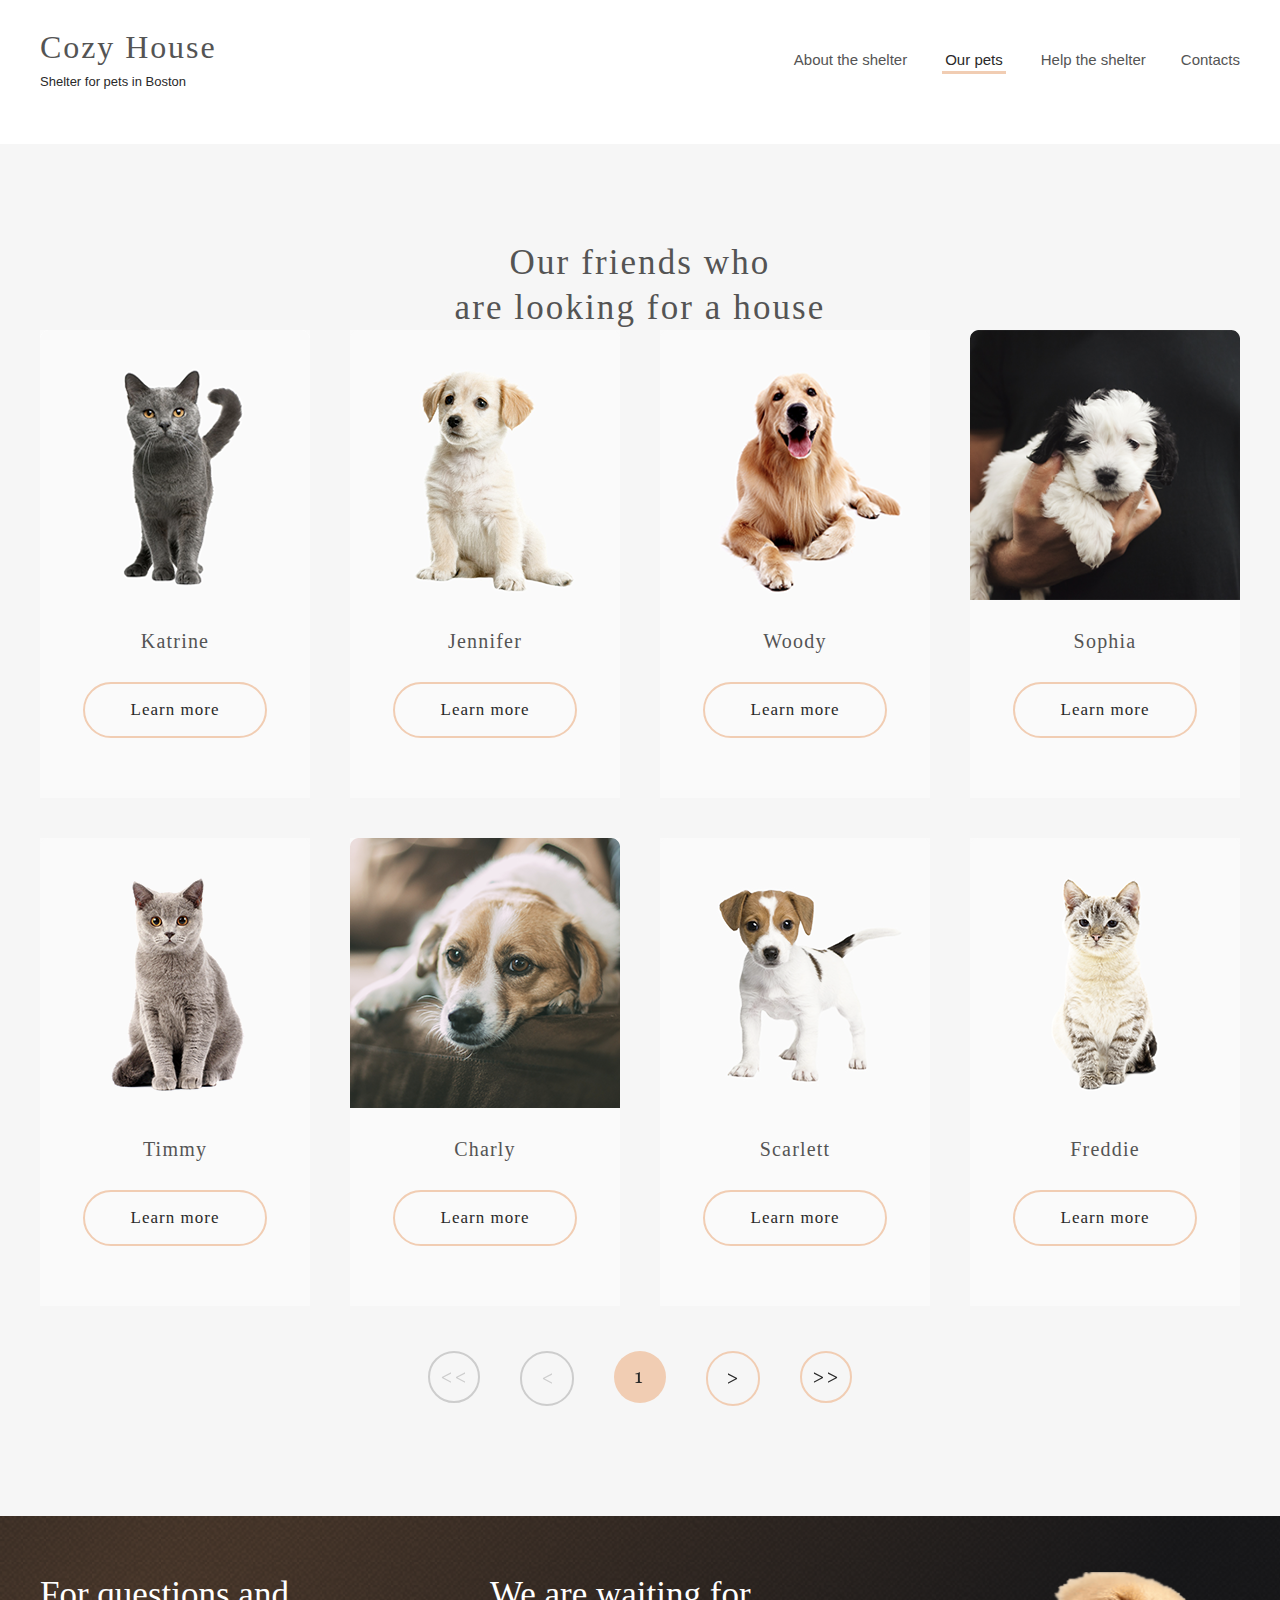
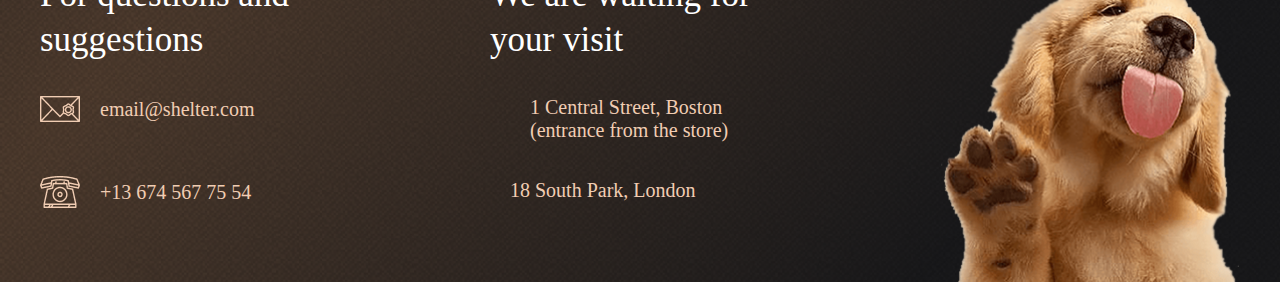
==== pets.html @ 5fa77dc9 "Add files via upload" ====
<!DOCTYPE html>
<html lang="en">
  <head>
    <meta charset="UTF-8" />
    <meta http-equiv="X-UA-Compatible" content="IE=edge" />
    <meta name="viewport" content="width=device-width, initial-scale=1.0" />
    <title>Document</title>
    <link rel="stylesheet" href="./style1/style.css" />
  </head>
  <body>
    <header>
      <div class="container">
        <div class="header-wrapper">
          <div class="logo">
            <a href="./index.html"><h1>Cozy House</h1></a>
            <p>Shelter for pets in Boston</p>
          </div>
          <nav>
            <ul>
              <li>
                <a href="./index.html">About the shelter </a>
              </li>
              <li>
                <a class="active-tab" href="#">Our pets</a>
              </li>
              <li><a href="#">Help the shelter</a></li>
              <li><a href="#">Contacts</a></li>
            </ul>
          </nav>
          <button class="mob-menu" href="">
            <img src="./images1/burger1.svg" alt="burger" />
          </button>
        </div>
      </div>
    </header>
    <main>
      <div class="main-wrapper">
        <div class="container">
          <div class="text">
            <h2>
              Our friends who <br />
              are looking for a house
            </h2>
          </div>
          <div class="pets">
            <div class="pet1">
              <img src="./images1/pets-katrine.png" alt="" />
              <h3>Katrine</h3>
              <a href="#"> Learn more</a>
            </div>
            <div class="pet1">
              <img src="./images1/pets-jennifer.png" alt="" />
              <h3>Jennifer</h3>
              <a href="#"> Learn more</a>
            </div>
            <div class="pet1">
              <img src="./images1/pets-woody.png" alt="" />
              <h3>Woody</h3>
              <a href="#"> Learn more</a>
            </div>
            <div class="pet">
              <img src="./images1/pets-katrine1.png" alt="" />
              <h3>Sophia</h3>
              <a href="#"> Learn more</a>
            </div>
            <div class="pet">
              <img src="./images1/pets-timmy.png" alt="" />
              <h3>Timmy</h3>
              <a href="#"> Learn more</a>
            </div>
            <div class="pet">
              <img src="./images1/pets-charly.png" alt="" />
              <h3>Charly</h3>
              <a href="#"> Learn more</a>
            </div>
            <div class="pet">
              <img src="./images1/pets-scarlet.png" alt="" />
              <h3>Scarlett</h3>
              <a href="#"> Learn more</a>
            </div>
            <div class="pet">
              <img src="./images1/pets-katrine2.png" alt="" />
              <h3>Freddie</h3>
              <a href="#"> Learn more</a>
            </div>
          </div>
          <div class="wrapper-button">
            <button class="left">
              <img src="./images1/onl.svg" alt="" />
            </button>
            <button class="left1">
              <img src="./images1/on3.svg" alt="" />
            </button>
            <button class="center">
              <img src="./images1/on.svg" alt="" />
            </button>
            <button class="right1">
              <img src="./images1/on1.svg" alt="" />
            </button>
            <button class="right">
              <img src="./images1/on2.svg" alt="" />
            </button>
          </div>
        </div>
      </div>
    </main>
    <footer>
      <div class="wrapper-footer">
        <div class="container">
          <div class="email">
            <h4>For questions and suggestions</h4>
            <p>
              <a class="mail" href="email:email@shelter.com"
                >email@shelter.com</a
              >
            </p>
            <p class="telefon">
              <a class="tel" href="tel:+136745677554">+13 674 567 75 54</a>
            </p>
          </div>
          <div class="visit">
            <h4>We are waiting for your visit</h4>
            <div class="p">
              <p><img src="./images/pin.png" alt="" /></p>
              <p class="nav">
                <a class="pin1" href="#"
                  >1 Central Street, Boston (entrance from the store)</a
                >
              </p>
            </div>
            <a class="pin" href="#">18 South Park, London </a>
          </div>
          <div class="puppy">
            <img src="./images1/footer-puppy.png" alt="" />
          </div>
        </div>
      </div>
    </footer>
  </body>
</html>
---- style1/style.css ----
* {
  padding: 0;
  margin: 0;
  box-sizing: border-box;
}
body {
  font-family: Georgia;
}
header {
  padding-top: 60px;
  position: absolute;
  width: 100%;
  background-color: #ffffff;
  padding-top: 30px;
  padding-bottom: 55px;
}
main {
  background-color: #f6f6f6;
  padding-top: 80px;
  padding-bottom: 110px;
}
nav a {
  color: #545454;
  font-size: 15px;
  font-weight: 400;
  line-height: 24px;
  font-family: Arial;
  text-decoration: none;
}
header ul {
  display: flex;
  gap: 35px;
  list-style: none;
}
header p {
  font-weight: 400;
  font-size: 13px;
  line-height: 14px;
  color: #292929;
  font-family: Arial;
  margin-top: 10px;
}
img {
  display: block;
  max-width: 100%;
}
.logo a {
  text-decoration: none;
}
.header-wrapper {
  display: flex;
  justify-content: space-between;
  align-items: center;
}
.container {
  max-width: 1200px;
  margin: auto;
}
.main-wrapper {
  padding-top: 80px;
}
.mob-menu {
  width: 35px;
  height: 5px;
  background-color: #cdcdcd00;
  border: none;
  cursor: pointer;
}
.active-tab {
  border-bottom: solid 3px #f1cdb3;
  width: 11px;
  padding: 3px;
  color: #292929;
}
a:hover {
  color: #545454;
}
.mob-menu {
  width: 27px;
  height: 16px;
  display: none;
}
h1 {
  font-weight: 400;
  font-size: 32px;
  line-height: 35px;
  letter-spacing: 0.06em;
  color: #545454;
  text-decoration: none;
  margin-bottom: 10px;
}
h2 {
  font-weight: 400;
  font-size: 35px;
  line-height: 45px;
  color: #545454;
  margin-bottom: 25px;
  text-align: center;
  margin: auto;
  letter-spacing: 0.06em;
  margin-top: 80px;
}
h3 {
  margin-bottom: 30px;
  margin-top: 30px;
  font-weight: 400;
  font-size: 20px;
  line-height: 22px;
  color: #545454;
  letter-spacing: 0.06em;
}
.text {
  margin-top: 80px;
  margin-bottom: 60px;
  margin: auto;
}
.pets {
  display: flex;
  justify-content: space-between;
  flex-wrap: wrap;
  gap: 40px;
}
.pet,
.pet1 {
  display: flex;
  flex-direction: column;
  align-items: center;
  width: 270px;
  background-color: #fafafa;
}
.pet:hover {
  background-color: #ffffff;
}
.pet1:hover {
  background-color: #ffffff;
}
.pet img {
  text-align: center;
  margin: auto;
}
.pets a {
  border: solid 2px #f1cdb3;
  font-weight: 400;
  font-size: 17px;
  line-height: 22px;
  color: #292929;
  padding: 15px 45px;
  border-radius: 100px;
  text-decoration: none;
  margin-bottom: 60px;
  letter-spacing: 0.06em;
}
.pets a:hover {
  background-color: #fddcc4;
}
.wrapper-button {
  display: flex;
  justify-content: center;
  gap: 40px;
  margin-top: 45px;
}
.wrapper-button .center {
  width: 52px;
  height: 52px;
  padding: 15px 21px;
  border-radius: 100px;
  background-position: center;
  cursor: pointer;
  background-color: #f1cdb3;
  border: none;
}
.wrapper-button .right {
  width: 52px;
  height: 52px;
  padding: 5px 11px;
  border-radius: 100px;
  background-position: center;
  cursor: pointer;
  border: solid 2px #f1cdb3;
  background-color: #f6f6f6;
}
.wrapper-button .right1 {
  padding: 20px;
  border-radius: 100px;
  background-position: center;
  cursor: pointer;
  border: solid 2px #f1cdb3;
  background-color: #f6f6f6;
}
.wrapper-button .left {
  width: 52px;
  height: 52px;
  padding: 5px 11px;
  border-radius: 100px;
  background-position: center;
  cursor: pointer;
  border: solid 2px #cdcdcd;
  background-color: #f6f6f6;
}
.wrapper-button .left1 {
  padding: 20px;
  border-radius: 100px;
  background-position: center;
  cursor: pointer;
  border: solid 2px #cdcdcd;
  background-color: #f6f6f6;
}
.center:hover {
  background-color: #fddcc4;
}
.wrapper-button .right:hover {
  background-color: #fddcc4;
}
.wrapper-button .right1:hover {
  background-color: #fddcc4;
}
footer {
  background-image: url(../images1/footer-gradient-background.png);
  background-size: cover;
  padding-top: 56px;
}
footer a {
  text-decoration: none;
  color: #f1cdb3;
  font-weight: 400;
  font-size: 20px;
  line-height: 23px;
  margin-bottom: 34px;
}
.wrapper-footer .container {
  display: flex;
  justify-content: space-between;
}
.email {
  width: 278px;
}
.visit {
  width: 278px;
}
.visit h4 {
  margin-bottom: 34px;
  font-size: 35px;
  line-height: 45px;
  font-weight: 400;
  color: #ffffff;
}
.email h4 {
  margin-bottom: 34px;
  font-size: 35px;
  line-height: 45px;
  font-weight: 400;
  color: #ffffff;
}
.mail::before {
  content: url(../images/mail.png);
  vertical-align: middle;
  margin-right: 20px;
}
.tel::before {
  content: url(../images/phone.png);
  vertical-align: middle;
  margin-right: 20px;
}
footer .telefon {
  margin-top: 49px;
}
footer .nav {
  margin-bottom: 37px;
}
.pin::before {
  content: url(../images/pin.png);
  vertical-align: middle;
  margin-right: 20px;
}
.p img {
  margin-right: 40px;
}
.p {
  display: flex;
  justify-content: space-between;
}

@media (max-width: 1200px) {
  .container {
    max-width: 90%;
  }
}
@media (max-width: 1111px) {
  .pets {
    justify-content: space-around;
  }
}
@media (max-width: 920px) {
  .pets a {
    padding: 6px 28px;
  }
}
@media (max-width: 810px) {
  .wrapper-footer .container {
    flex-wrap: wrap;
    justify-content: center;
  }
  .puppy {
    margin-top: 69px;
  }
  .puppy img {
    width: 80%;
  }
  .footer {
    padding-top: 30px;
  }
}

@media (max-width: 722px) {
  .header-wrapper nav {
    display: none;
  }
  .mob-menu {
    display: block;
    margin-right: 43px;
  }
  h2 {
    margin-top: 42px;
    text-align: center;
    margin-bottom: 42px;
    font-size: 25px;
    line-height: 32px;
  }
  .pets {
    justify-content: center;
  }
  .pet {
    display: none;
  }
  .wrapper-button {
    justify-content: space-between;
    gap: 10px;
  }
  main {
    padding-bottom: 42px;
  }
}
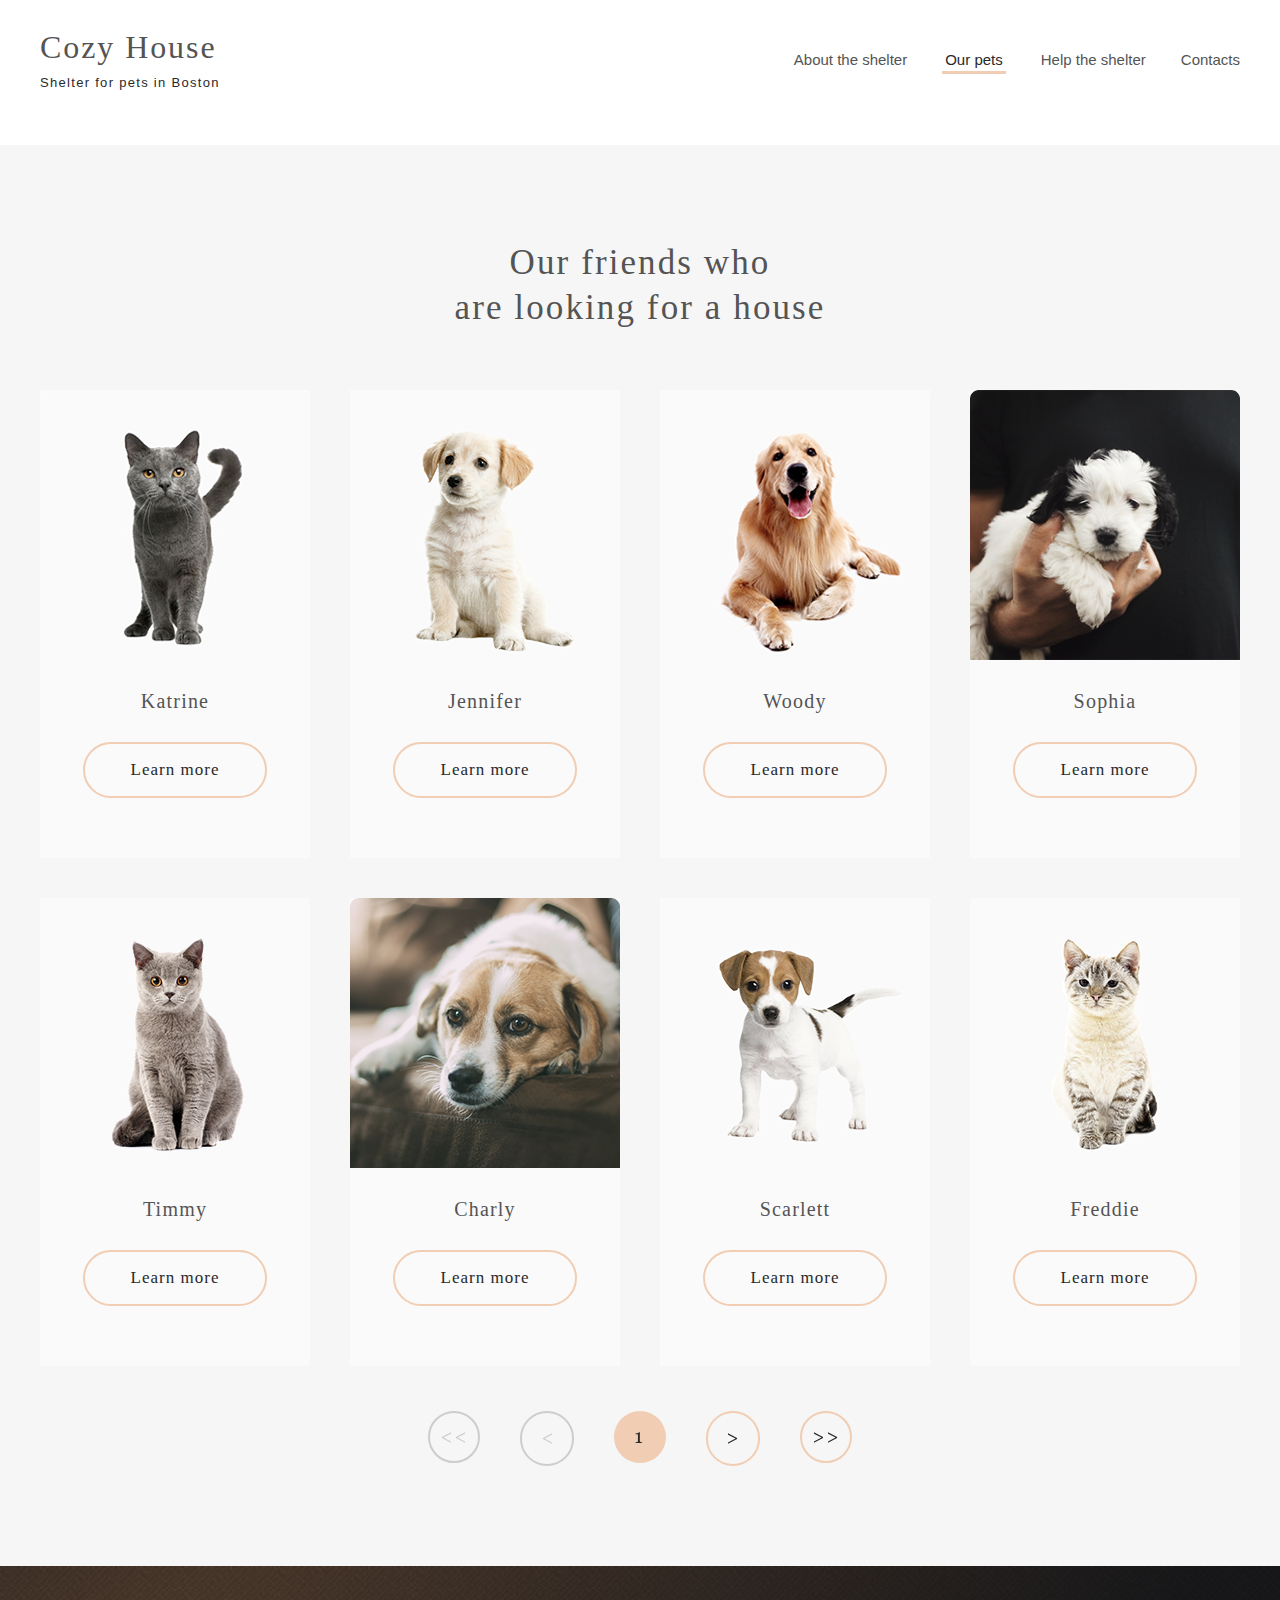
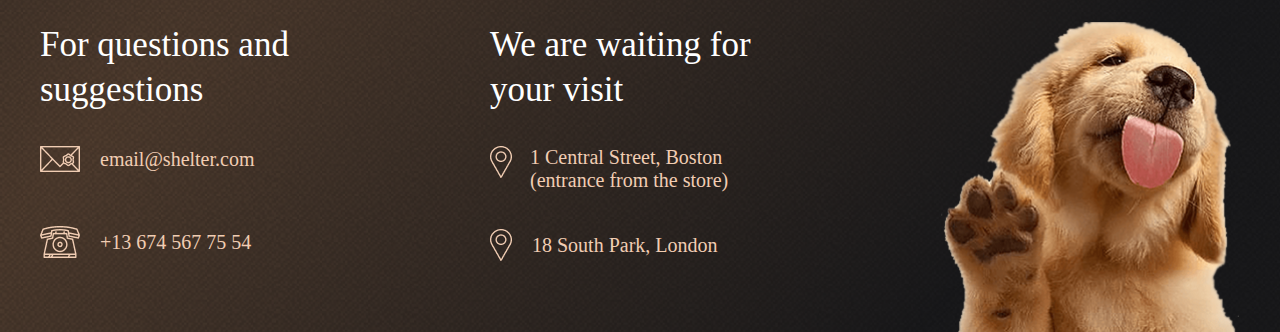
==== commit 458ac386: "added a dropdown menu on the second page" ====
--- a/pets.html
+++ b/pets.html
@@ -30,6 +30,20 @@
           <button class="mob-menu" href="">
             <img src="./images1/burger1.svg" alt="burger" />
           </button>
+          <div id="myDropdown" class="dropdown">
+            <div class="dropdown-content">
+              <div class="logo-menu">
+                <a href="#">Cozy House</a>
+                <p>Shelter for pets in Boston</p>
+              </div>
+              <ul>
+                <li><a class="active-tab" href="#">About the shelter</a></li>
+                <li><a href="./pets.html">Our pets</a></li>
+                <li><a href="#">Help the shelter</a></li>
+                <li><a href="#">Contacts</a></li>
+              </ul>
+            </div>
+          </div>
         </div>
       </div>
     </header>
@@ -136,5 +150,6 @@
         </div>
       </div>
     </footer>
+    <script src="./app.js"></script>
   </body>
 </html>
--- a/style1/style.css
+++ b/style1/style.css
@@ -17,7 +17,6 @@
 main {
   background-color: #f6f6f6;
   padding-top: 80px;
-  padding-bottom: 110px;
 }
 nav a {
   color: #545454;
@@ -35,7 +34,8 @@
 header p {
   font-weight: 400;
   font-size: 13px;
-  line-height: 14px;
+  line-height: normal;
+  letter-spacing: 1.3px;
   color: #292929;
   font-family: Arial;
   margin-top: 10px;
@@ -58,13 +58,69 @@
 }
 .main-wrapper {
   padding-top: 80px;
+  padding-bottom: 100px;
 }
 .mob-menu {
-  width: 35px;
-  height: 5px;
+  width: 30px;
+  height: 30px;
   background-color: #cdcdcd00;
   border: none;
-  cursor: pointer;
+  z-index: 1;
+  display: none;
+}
+.dropdown {
+  position: fixed;
+  width: 100%;
+  height: 100%;
+  background: rgba(41, 41, 41, 0.6);
+  top: 0;
+  left: 0;
+  min-height: 100vh;
+  display: flex;
+  justify-content: flex-end;
+  opacity: 0;
+  visibility: hidden;
+}
+.dropdown-content {
+  max-width: 320px;
+  padding: 30px;
+  position: relative;
+  background: #292929;
+}
+.logo-menu {
+  text-align: left;
+  margin-top: 10px;
+}
+.logo-menu a {
+  font-size: 32px;
+  line-height: 35px;
+  font-weight: 400;
+  letter-spacing: 1.92px;
+  color: #f1cdb3;
+  font-family: Georgia;
+  text-decoration: none;
+  font-style: normal;
+}
+.logo-menu p {
+  color: #fafafa;
+}
+.dropdown-content ul {
+  display: inline-block;
+  margin-top: 80px;
+  text-align: center;
+}
+.dropdown-content li a {
+  text-align: center;
+  font-size: 32px;
+  line-height: 51px;
+  font-weight: 400;
+  font-family: Arial;
+  color: #fafafa;
+  font-style: normal;
+  text-decoration: none;
+}
+.dropdown-content li {
+  margin-top: 40px;
 }
 .active-tab {
   border-bottom: solid 3px #f1cdb3;
@@ -75,11 +131,6 @@
 a:hover {
   color: #545454;
 }
-.mob-menu {
-  width: 27px;
-  height: 16px;
-  display: none;
-}
 h1 {
   font-weight: 400;
   font-size: 32px;
@@ -94,11 +145,10 @@
   font-size: 35px;
   line-height: 45px;
   color: #545454;
-  margin-bottom: 25px;
   text-align: center;
-  margin: auto;
   letter-spacing: 0.06em;
   margin-top: 80px;
+  margin-bottom: 60px;
 }
 h3 {
   margin-bottom: 30px;
@@ -109,10 +159,12 @@
   color: #545454;
   letter-spacing: 0.06em;
 }
+button {
+  cursor: pointer;
+  background-color: transparent;
+}
 .text {
-  margin-top: 80px;
-  margin-bottom: 60px;
-  margin: auto;
+  margin: 0 auto;
 }
 .pets {
   display: flex;
@@ -205,7 +257,7 @@
   border: solid 2px #cdcdcd;
   background-color: #f6f6f6;
 }
-.center:hover {
+.wrapper-button .center:hover {
   background-color: #fddcc4;
 }
 .wrapper-button .right:hover {
@@ -294,6 +346,9 @@
   .pets a {
     padding: 6px 28px;
   }
+  h2 {
+    margin-bottom: 30px;
+  }
 }
 @media (max-width: 810px) {
   .wrapper-footer .container {
@@ -304,20 +359,15 @@
     margin-top: 69px;
   }
   .puppy img {
-    width: 80%;
+    width: 300px;
   }
   .footer {
     padding-top: 30px;
   }
 }
-
 @media (max-width: 722px) {
   .header-wrapper nav {
     display: none;
-  }
-  .mob-menu {
-    display: block;
-    margin-right: 43px;
   }
   h2 {
     margin-top: 42px;
@@ -336,7 +386,22 @@
     justify-content: space-between;
     gap: 10px;
   }
-  main {
+  .main-wrapper {
     padding-bottom: 42px;
   }
-}
+  .puppy img {
+    width: 260px;
+  }
+  .puppy {
+    margin: 45px 0 auto;
+  }
+  .mob-menu {
+    display: block;
+    position: fixed;
+    top: 50px;
+    right: 30px;
+  }
+  body {
+    position: static;
+  }
+}
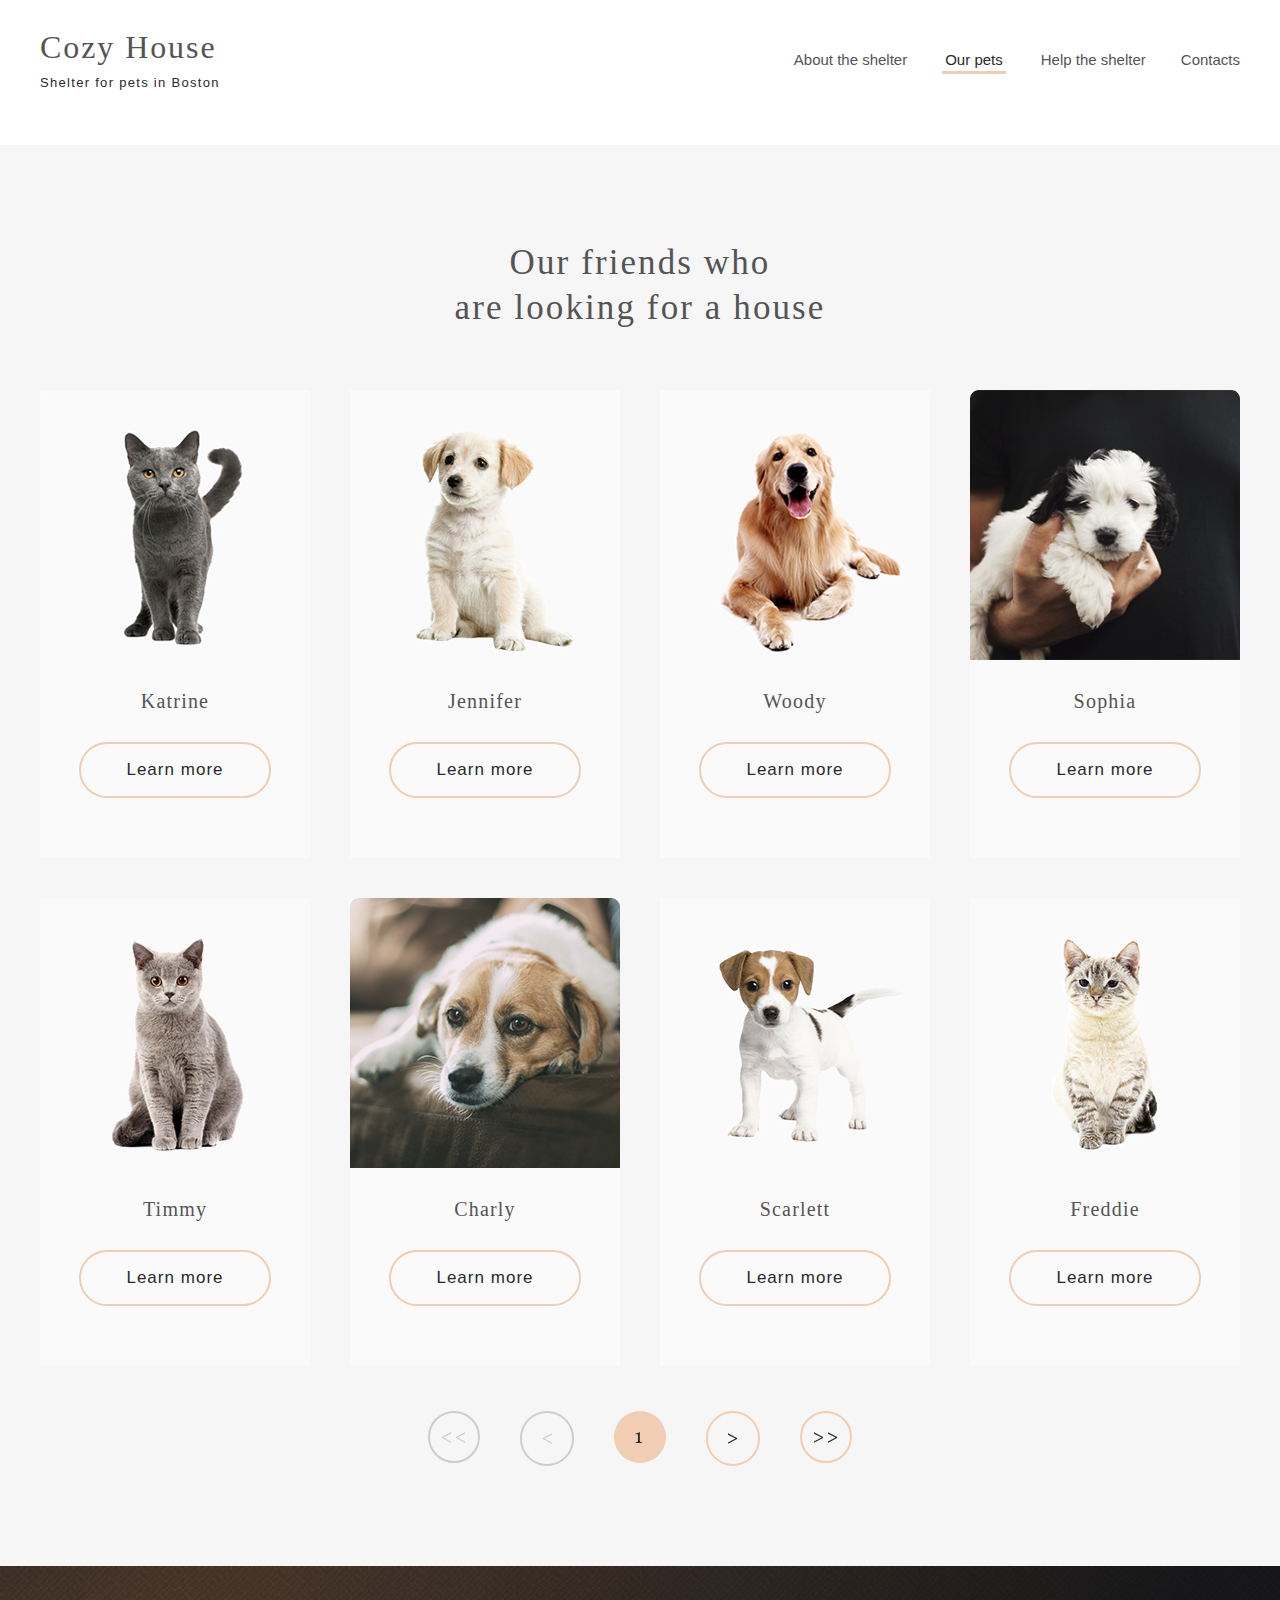
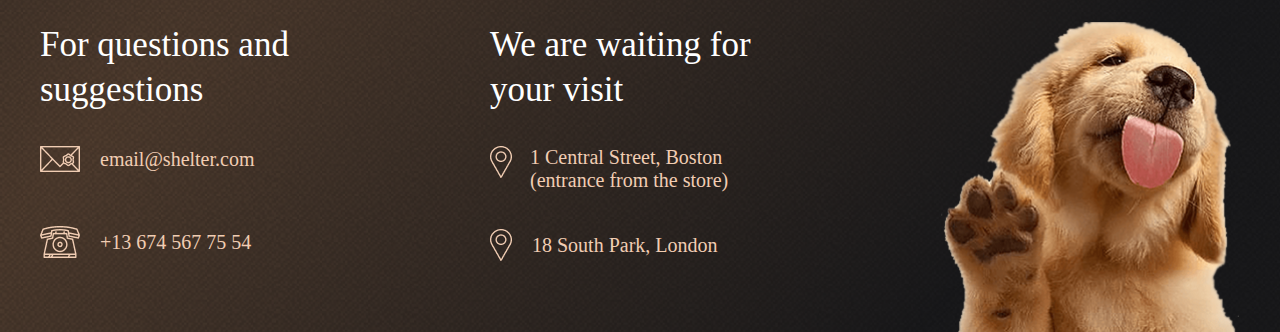
==== commit 3462a64f: "add popup to the second page" ====
--- a/pets.html
+++ b/pets.html
@@ -60,42 +60,42 @@
             <div class="pet1">
               <img src="./images1/pets-katrine.png" alt="" />
               <h3>Katrine</h3>
-              <a href="#"> Learn more</a>
+              <button class="popup-btn" href="#">Learn more</button>
             </div>
             <div class="pet1">
               <img src="./images1/pets-jennifer.png" alt="" />
               <h3>Jennifer</h3>
-              <a href="#"> Learn more</a>
+              <button class="popup-btn" href="#">Learn more</button>
             </div>
             <div class="pet1">
               <img src="./images1/pets-woody.png" alt="" />
               <h3>Woody</h3>
-              <a href="#"> Learn more</a>
+              <button class="popup-btn">Learn more</button>
             </div>
             <div class="pet">
               <img src="./images1/pets-katrine1.png" alt="" />
               <h3>Sophia</h3>
-              <a href="#"> Learn more</a>
+              <button class="popup-btn">Learn more</button>
             </div>
             <div class="pet">
               <img src="./images1/pets-timmy.png" alt="" />
               <h3>Timmy</h3>
-              <a href="#"> Learn more</a>
+              <button class="popup-btn">Learn more</button>
             </div>
             <div class="pet">
               <img src="./images1/pets-charly.png" alt="" />
               <h3>Charly</h3>
-              <a href="#"> Learn more</a>
+              <button class="popup-btn">Learn more</button>
             </div>
             <div class="pet">
               <img src="./images1/pets-scarlet.png" alt="" />
               <h3>Scarlett</h3>
-              <a href="#"> Learn more</a>
+              <button class="popup-btn">Learn more</button>
             </div>
             <div class="pet">
               <img src="./images1/pets-katrine2.png" alt="" />
               <h3>Freddie</h3>
-              <a href="#"> Learn more</a>
+              <button class="popup-btn">Learn more</button>
             </div>
           </div>
           <div class="wrapper-button">
@@ -114,6 +114,33 @@
             <button class="right">
               <img src="./images1/on2.svg" alt="" />
             </button>
+          </div>
+        </div>
+      </div>
+      <div id="mypopup" class="popup">
+        <div class="popup-content">
+          <button class="close">
+            <img src="./images/modal_close_button.svg" alt="" />
+          </button>
+          <div class="wrapper-popup">
+            <div class="left-pets">
+              <img src="./images/pets-jennifer1.png" alt="" />
+            </div>
+            <div class="text-pets">
+              <h3>Jennifer</h3>
+              <h4>Dog - Labrador</h4>
+              <p class="p">
+                Jennifer is a sweet 2 months old Labrador that is patiently
+                waiting to find a new forever home. This girl really enjoys
+                being able to go outside to run and play, but won't hesitate to
+                play up a storm in the house if she has all of her favorite
+                toys.
+              </p>
+              <p><b>Age:</b> 2 months</p>
+              <p><b>Inoculations:</b> none</p>
+              <p><b>Diseases:</b> none</p>
+              <p><b>Parasites:</b> none</p>
+            </div>
           </div>
         </div>
       </div>
--- a/style1/style.css
+++ b/style1/style.css
@@ -190,7 +190,7 @@
   text-align: center;
   margin: auto;
 }
-.pets a {
+.pets button {
   border: solid 2px #f1cdb3;
   font-weight: 400;
   font-size: 17px;
@@ -202,7 +202,7 @@
   margin-bottom: 60px;
   letter-spacing: 0.06em;
 }
-.pets a:hover {
+.pets button:hover {
   background-color: #fddcc4;
 }
 .wrapper-button {
@@ -331,6 +331,82 @@
   display: flex;
   justify-content: space-between;
 }
+.popup {
+  position: fixed;
+  top: 0;
+  right: 0;
+  width: 100%;
+  height: 100vh;
+  background: rgba(41, 41, 41, 0.6);
+  display: block;
+  justify-content: flex-end;
+  z-index: 1;
+  display: none;
+  transition: 0.7s;
+}
+.visible {
+  display: flex;
+  opacity: 1;
+}
+.popup-content {
+  background-color: #fafafa;
+  max-width: 850px;
+  max-height: 500px;
+  position: relative;
+  margin: 0 auto;
+  margin-top: 155px;
+  border-radius: 10px;
+}
+.close {
+  position: absolute;
+  right: -50px;
+  top: -50px;
+  transform: rotate(0deg);
+  transition: 0.5s;
+  border: none;
+  z-index: 3;
+}
+.wrapper-popup {
+  display: flex;
+  justify-content: space-evenly;
+  margin: auto;
+  padding: 0 15px;
+}
+.text-pets .p {
+  width: 350px;
+  font-size: 15px;
+  font-weight: 400;
+  line-height: 16px;
+  letter-spacing: 0.9px;
+  margin: 40px 0;
+  color: #000;
+}
+.text-pets {
+  padding: 45px 10px;
+}
+.text-pets h3 {
+  font-size: 35px;
+  font-weight: 400;
+  line-height: 45px;
+  letter-spacing: 2.1px;
+  color: #000;
+  margin: 0;
+}
+.text-pets h4 {
+  font-size: 20px;
+  font-weight: 400;
+  line-height: 23px;
+  letter-spacing: 1.2px;
+  color: #000;
+  margin-top: 10px;
+}
+.text-pets p {
+  font-size: 15px;
+  line-height: 16px;
+  letter-spacing: 0.9px;
+  color: #000;
+  margin-bottom: 10px;
+}
 
 @media (max-width: 1200px) {
   .container {
@@ -348,6 +424,16 @@
   }
   h2 {
     margin-bottom: 30px;
+  }
+  .wrapper-popup {
+    width: 650px;
+    height: 400px;
+  }
+  .text-pets .p {
+    width: 260px;
+    font-size: 13px;
+    line-height: 14px;
+    letter-spacing: 0.78px;
   }
 }
 @media (max-width: 810px) {
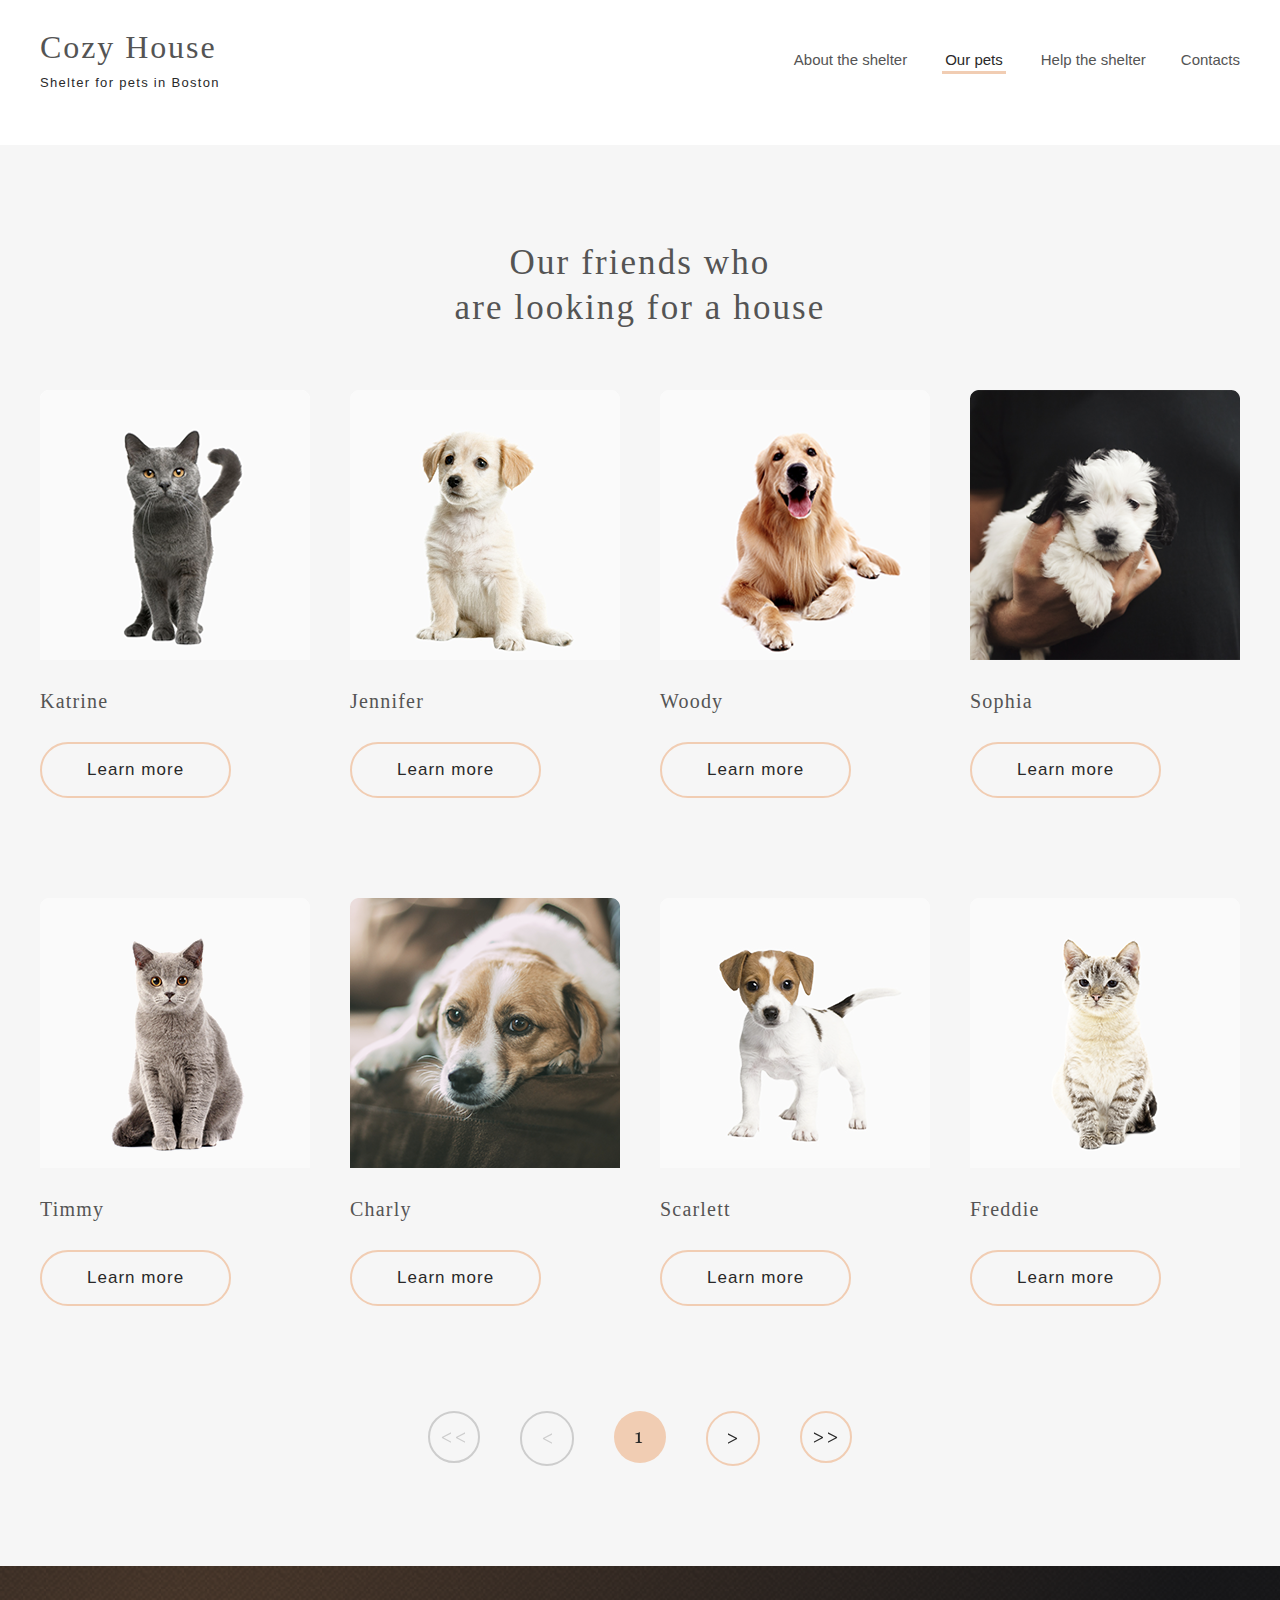
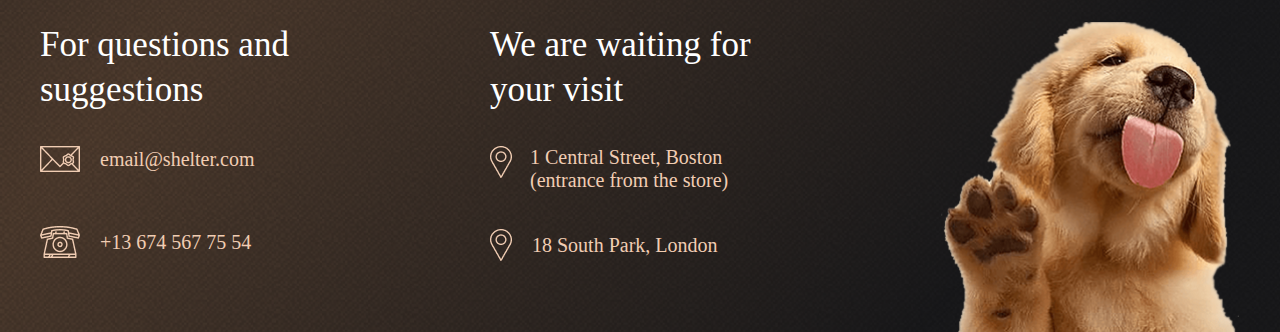
==== commit 173c53b8: "creating and adding cards js" ====
--- a/pets.html
+++ b/pets.html
@@ -56,48 +56,7 @@
               are looking for a house
             </h2>
           </div>
-          <div class="pets">
-            <div class="pet1">
-              <img src="./images1/pets-katrine.png" alt="" />
-              <h3>Katrine</h3>
-              <button class="popup-btn" href="#">Learn more</button>
-            </div>
-            <div class="pet1">
-              <img src="./images1/pets-jennifer.png" alt="" />
-              <h3>Jennifer</h3>
-              <button class="popup-btn" href="#">Learn more</button>
-            </div>
-            <div class="pet1">
-              <img src="./images1/pets-woody.png" alt="" />
-              <h3>Woody</h3>
-              <button class="popup-btn">Learn more</button>
-            </div>
-            <div class="pet">
-              <img src="./images1/pets-katrine1.png" alt="" />
-              <h3>Sophia</h3>
-              <button class="popup-btn">Learn more</button>
-            </div>
-            <div class="pet">
-              <img src="./images1/pets-timmy.png" alt="" />
-              <h3>Timmy</h3>
-              <button class="popup-btn">Learn more</button>
-            </div>
-            <div class="pet">
-              <img src="./images1/pets-charly.png" alt="" />
-              <h3>Charly</h3>
-              <button class="popup-btn">Learn more</button>
-            </div>
-            <div class="pet">
-              <img src="./images1/pets-scarlet.png" alt="" />
-              <h3>Scarlett</h3>
-              <button class="popup-btn">Learn more</button>
-            </div>
-            <div class="pet">
-              <img src="./images1/pets-katrine2.png" alt="" />
-              <h3>Freddie</h3>
-              <button class="popup-btn">Learn more</button>
-            </div>
-          </div>
+          <div class="pets" data-itemsсount="8"></div>
           <div class="wrapper-button">
             <button class="left">
               <img src="./images1/onl.svg" alt="" />
--- a/style1/style.css
+++ b/style1/style.css
@@ -435,6 +435,10 @@
     line-height: 14px;
     letter-spacing: 0.78px;
   }
+  .wrapper-popup {
+    width: 650px;
+    height: 400px;
+  }
 }
 @media (max-width: 810px) {
   .wrapper-footer .container {
@@ -449,6 +453,9 @@
   }
   .footer {
     padding-top: 30px;
+  }
+  .popup-content {
+    margin-top: 70px;
   }
 }
 @media (max-width: 722px) {
@@ -490,4 +497,10 @@
   body {
     position: static;
   }
-}
+  .text-pets .p {
+    width: 200px;
+  }
+  .wrapper-popup {
+    width: 230px;
+  }
+}
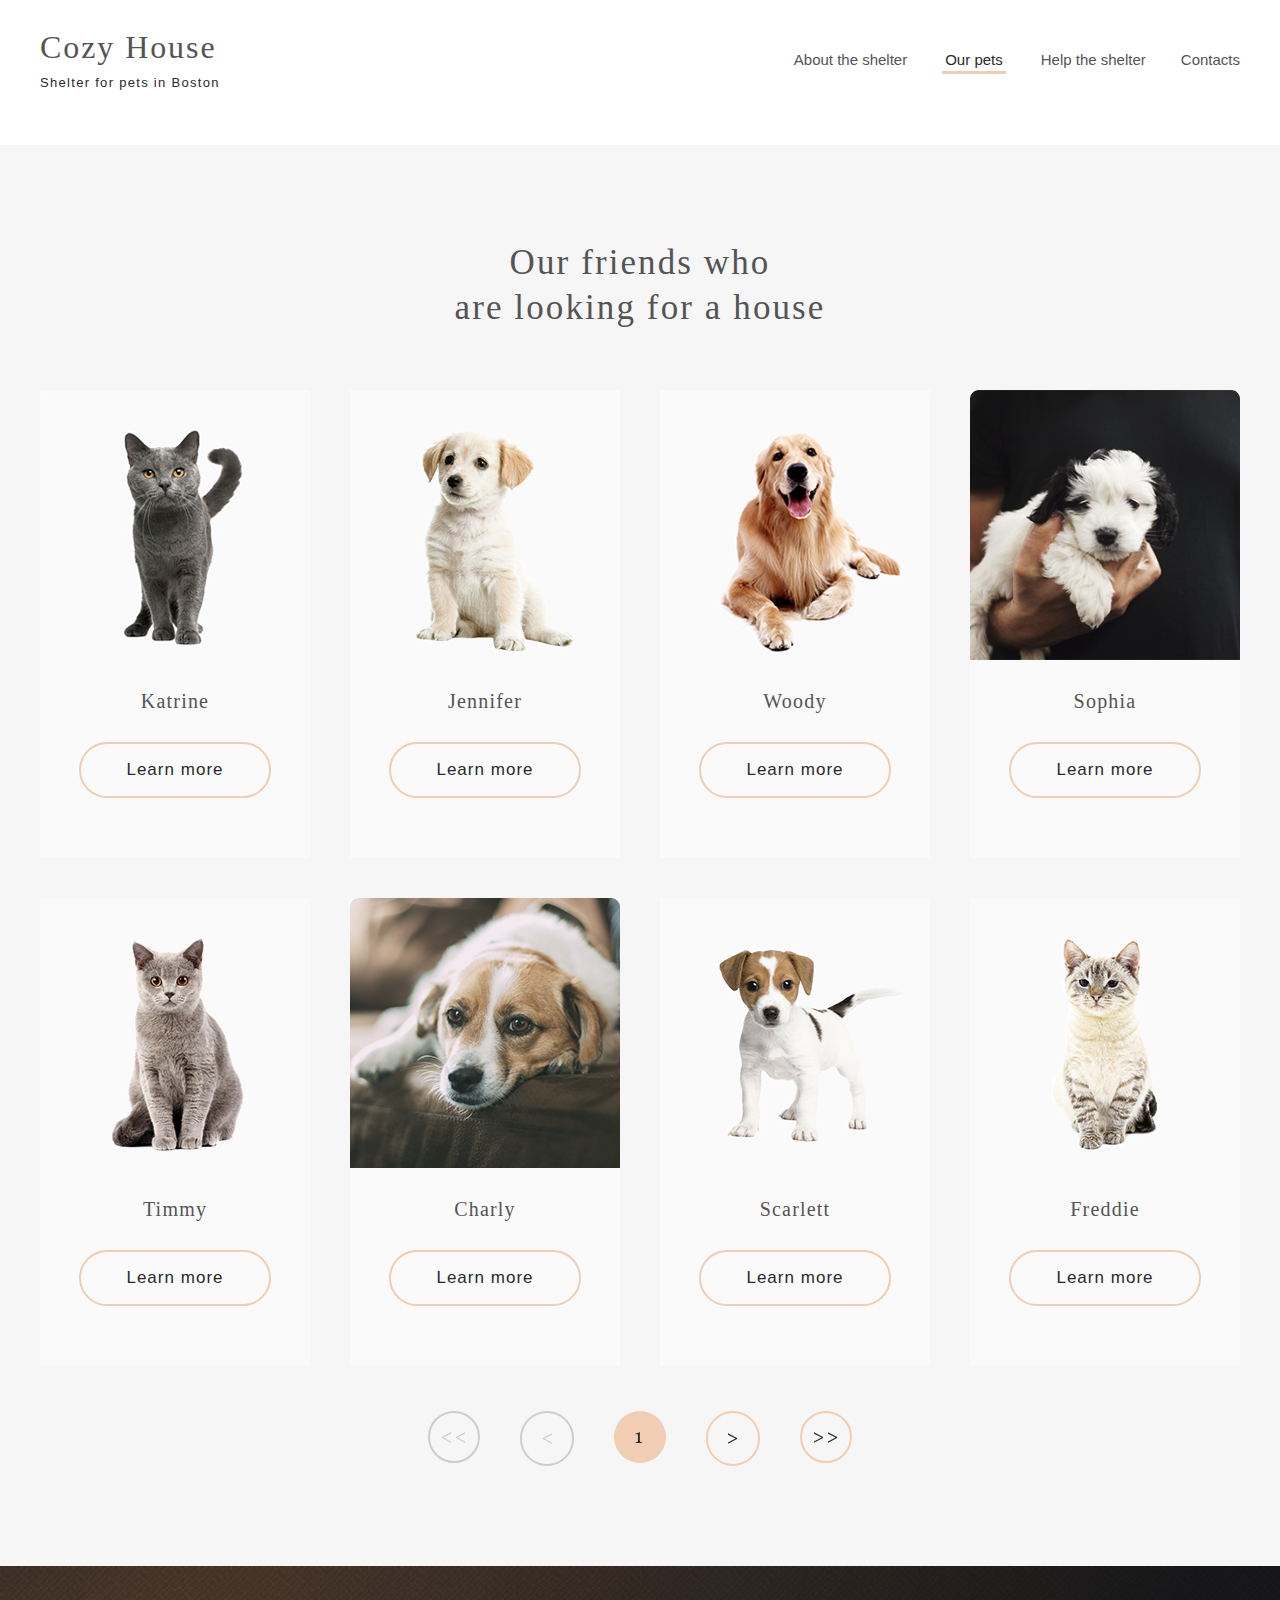
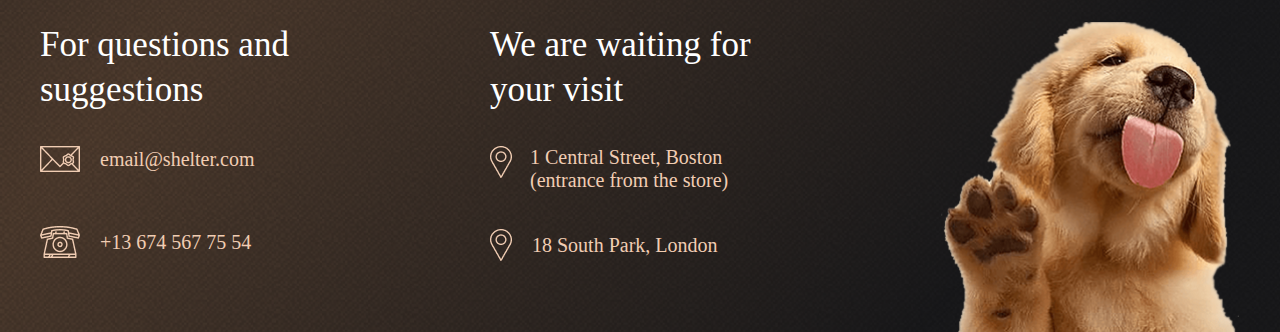
==== commit 44a7360d: "page changed by adding cards in js" ====
--- a/pets.html
+++ b/pets.html
@@ -56,7 +56,7 @@
               are looking for a house
             </h2>
           </div>
-          <div class="pets" data-itemsсount="8"></div>
+          <div class="pets"></div>
           <div class="wrapper-button">
             <button class="left">
               <img src="./images1/onl.svg" alt="" />
--- a/style1/style.css
+++ b/style1/style.css
@@ -172,21 +172,17 @@
   flex-wrap: wrap;
   gap: 40px;
 }
-.pet,
-.pet1 {
+.mypets {
   display: flex;
   flex-direction: column;
   align-items: center;
   width: 270px;
   background-color: #fafafa;
 }
-.pet:hover {
+.mypets:hover {
   background-color: #ffffff;
 }
-.pet1:hover {
-  background-color: #ffffff;
-}
-.pet img {
+.mypets img {
   text-align: center;
   margin: auto;
 }
